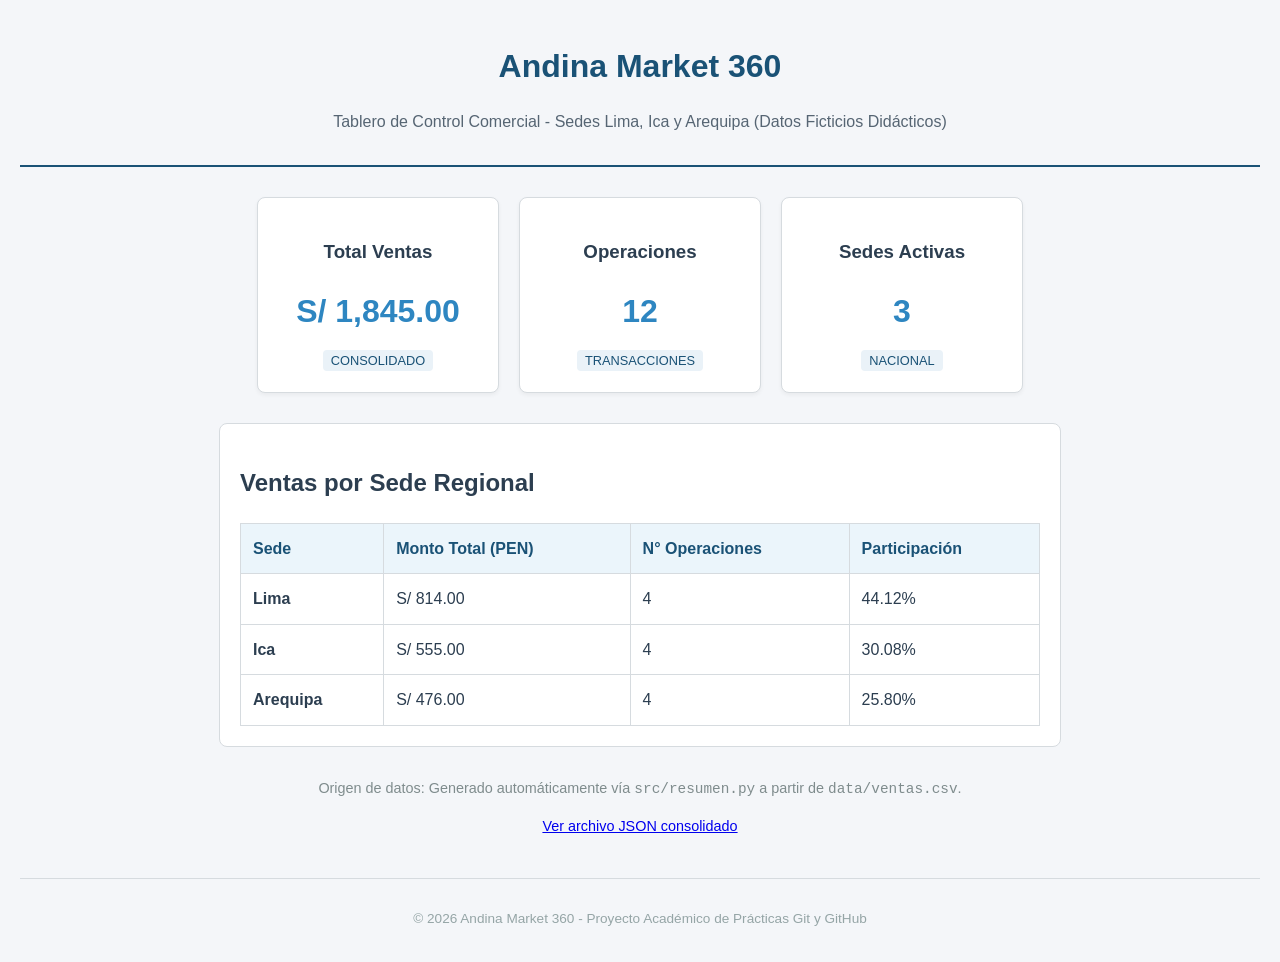
==== docs/index.html @ 76304210 "chore: iniciar caso Andina Market" ====
<!DOCTYPE html>
<html lang="es">
<head>
  <meta charset="UTF-8">
  <meta name="viewport" content="width=device-width, initial-scale=1.0">
  <title>Andina Market 360 - Dashboard de Ventas</title>
  <link rel="stylesheet" href="style.css">
</head>
<body>
  <header>
    <h1>Andina Market 360</h1>
    <p class="subtitle">Tablero de Control Comercial - Sedes Lima, Ica y Arequipa (Datos Ficticios Didácticos)</p>
  </header>

  <main>
    <section class="kpi-container">
      <div class="card kpi-card">
        <h3>Total Ventas</h3>
        <p class="kpi-value" id="total-ventas">S/ 1,845.00</p>
        <span class="badge">Consolidado</span>
      </div>
      <div class="card kpi-card">
        <h3>Operaciones</h3>
        <p class="kpi-value" id="total-operaciones">12</p>
        <span class="badge">Transacciones</span>
      </div>
      <div class="card kpi-card">
        <h3>Sedes Activas</h3>
        <p class="kpi-value">3</p>
        <span class="badge">Nacional</span>
      </div>
    </section>

    <section class="sedes-section">
      <h2>Ventas por Sede Regional</h2>
      <table class="tabla-sedes">
        <thead>
          <tr>
            <th>Sede</th>
            <th>Monto Total (PEN)</th>
            <th>N° Operaciones</th>
            <th>Participación</th>
          </tr>
        </thead>
        <tbody>
          <tr>
            <td><strong>Lima</strong></td>
            <td>S/ 814.00</td>
            <td>4</td>
            <td>44.12%</td>
          </tr>
          <tr>
            <td><strong>Ica</strong></td>
            <td>S/ 555.00</td>
            <td>4</td>
            <td>30.08%</td>
          </tr>
          <tr>
            <td><strong>Arequipa</strong></td>
            <td>S/ 476.00</td>
            <td>4</td>
            <td>25.80%</td>
          </tr>
        </tbody>
      </table>
    </section>

    <section class="datos-meta">
      <p>Origen de datos: Generado automáticamente vía <code>src/resumen.py</code> a partir de <code>data/ventas.csv</code>.</p>
      <p><a href="./data/resumen.json" target="_blank">Ver archivo JSON consolidado</a></p>
    </section>
  </main>

  <footer>
    <p>&copy; 2026 Andina Market 360 - Proyecto Académico de Prácticas Git y GitHub</p>
  </footer>
</body>
</html>
---- docs/style.css ----
:root {
  --primary-color: #1a5276;
  --secondary-color: #2e86c1;
  --bg-color: #f4f6f9;
  --card-bg: #ffffff;
  --text-color: #2c3e50;
  --border-color: #d6dbdf;
}

body {
  font-family: -apple-system, BlinkMacSystemFont, "Segoe UI", Roboto, Helvetica, Arial, sans-serif;
  background-color: var(--bg-color);
  color: var(--text-color);
  margin: 0;
  padding: 20px;
  line-height: 1.6;
}

header {
  text-align: center;
  margin-bottom: 30px;
  border-bottom: 2px solid var(--primary-color);
  padding-bottom: 15px;
}

header h1 {
  color: var(--primary-color);
  margin-bottom: 5px;
}

.subtitle {
  color: #566573;
  font-size: 1rem;
}

.kpi-container {
  display: flex;
  justify-content: center;
  gap: 20px;
  flex-wrap: wrap;
  margin-bottom: 30px;
}

.kpi-card {
  background: var(--card-bg);
  border: 1px solid var(--border-color);
  border-radius: 8px;
  padding: 20px;
  min-width: 200px;
  text-align: center;
  box-shadow: 0 2px 4px rgba(0,0,0,0.05);
}

.kpi-value {
  font-size: 2rem;
  font-weight: bold;
  color: var(--secondary-color);
  margin: 10px 0;
}

.badge {
  background: #eaf2f8;
  color: var(--primary-color);
  padding: 3px 8px;
  border-radius: 4px;
  font-size: 0.8rem;
  text-transform: uppercase;
}

.sedes-section {
  max-width: 800px;
  margin: 0 auto 30px auto;
  background: var(--card-bg);
  padding: 20px;
  border-radius: 8px;
  border: 1px solid var(--border-color);
}

.tabla-sedes {
  width: 100%;
  border-collapse: collapse;
  margin-top: 15px;
}

.tabla-sedes th, .tabla-sedes td {
  border: 1px solid var(--border-color);
  padding: 12px;
  text-align: left;
}

.tabla-sedes th {
  background-color: #ebf5fb;
  color: var(--primary-color);
}

.datos-meta {
  max-width: 800px;
  margin: 0 auto;
  font-size: 0.9rem;
  color: #7f8c8d;
  text-align: center;
}

footer {
  text-align: center;
  margin-top: 40px;
  padding-top: 15px;
  border-top: 1px solid var(--border-color);
  font-size: 0.85rem;
  color: #95a5a6;
}
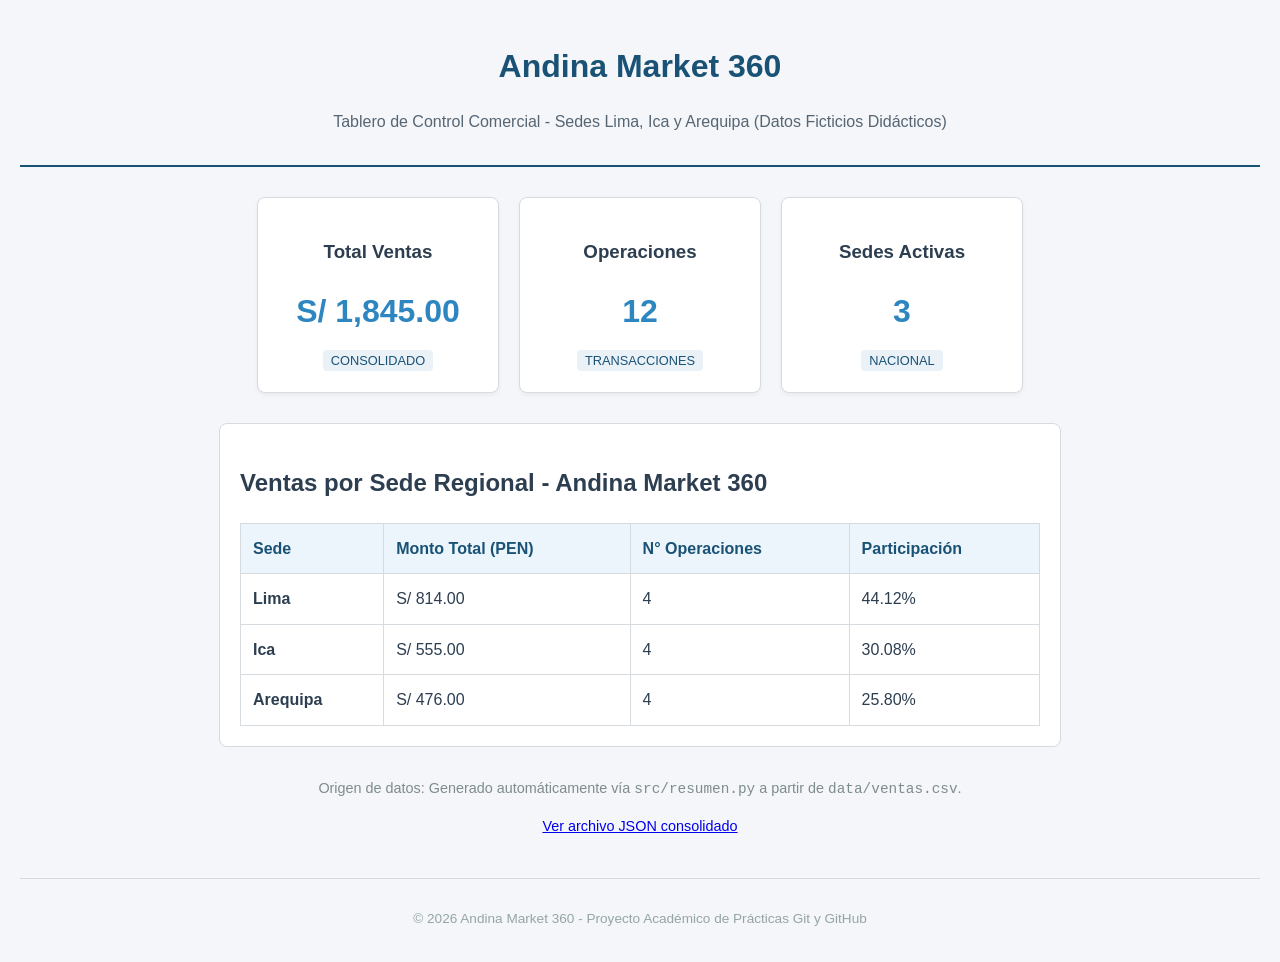
==== commit 12435558: "feat: nombrar tablero de sedes" ====
--- a/docs/index.html
+++ b/docs/index.html
@@ -32,7 +32,7 @@
     </section>
 
     <section class="sedes-section">
-      <h2>Ventas por Sede Regional</h2>
+      <h2>Ventas por Sede Regional - Andina Market 360</h2>
       <table class="tabla-sedes">
         <thead>
           <tr>
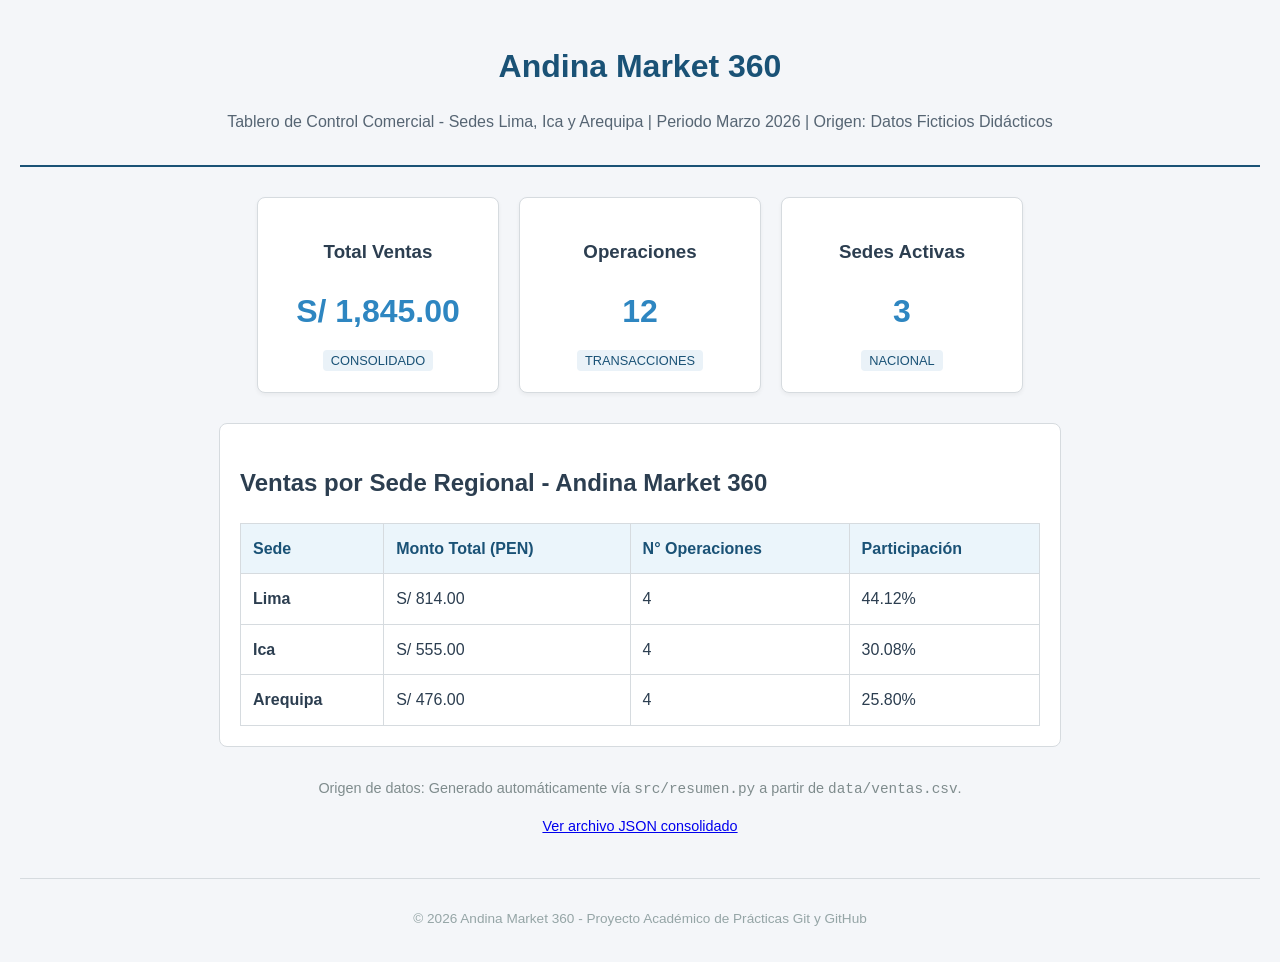
==== commit 44394203: "docs: indicar periodo Marzo 2026 en tablero" ====
--- a/docs/index.html
+++ b/docs/index.html
@@ -9,7 +9,7 @@
 <body>
   <header>
     <h1>Andina Market 360</h1>
-    <p class="subtitle">Tablero de Control Comercial - Sedes Lima, Ica y Arequipa (Datos Ficticios Didácticos)</p>
+    <p class="subtitle">Tablero de Control Comercial - Sedes Lima, Ica y Arequipa | Periodo Marzo 2026 | Origen: Datos Ficticios Didácticos</p>
   </header>
 
   <main>
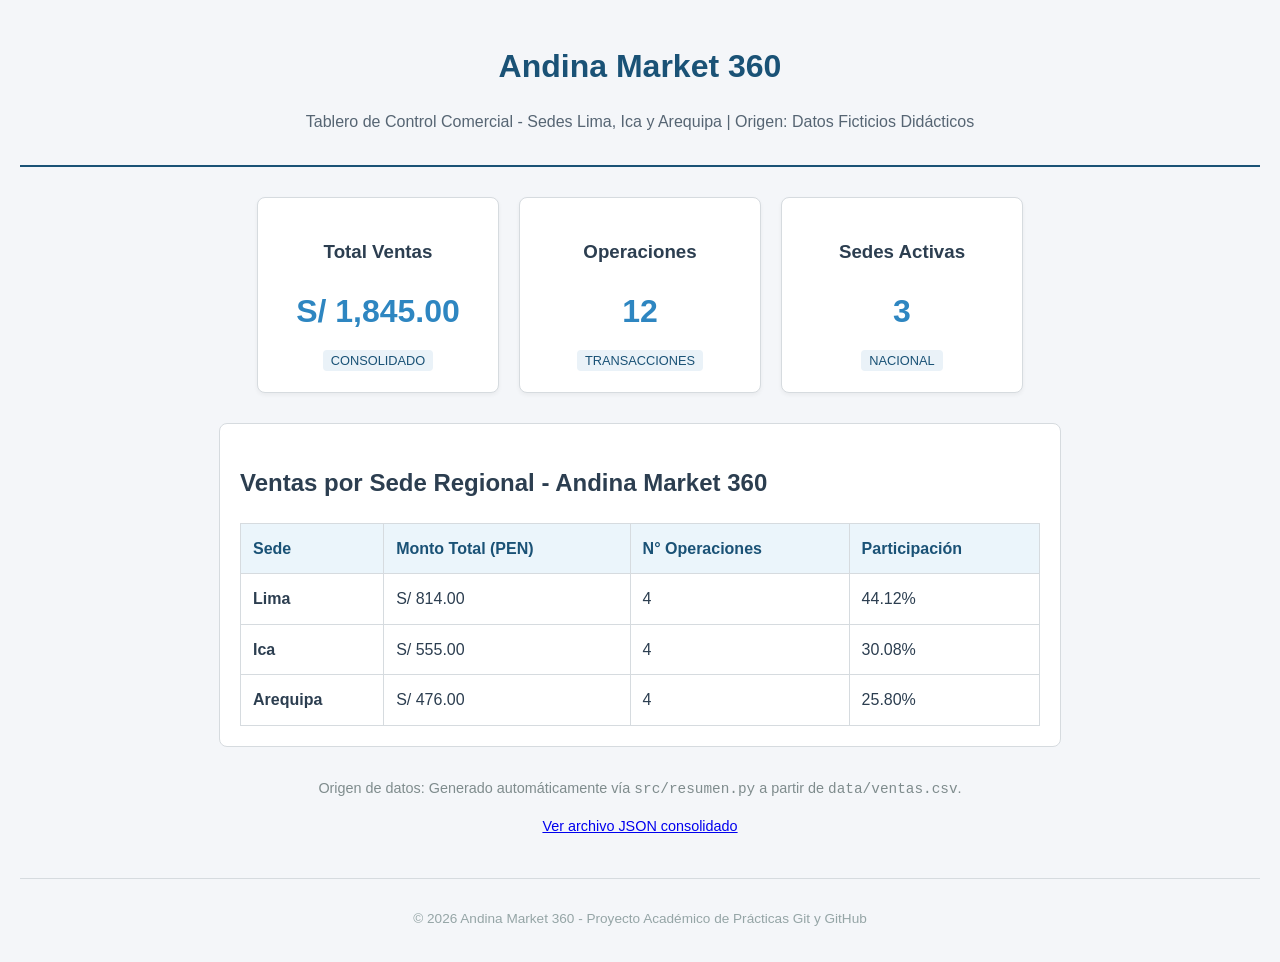
==== commit eb8267d9: "feat: agregar subtitulo de sedes y origen ficticio" ====
--- a/docs/index.html
+++ b/docs/index.html
@@ -9,7 +9,7 @@
 <body>
   <header>
     <h1>Andina Market 360</h1>
-    <p class="subtitle">Tablero de Control Comercial - Sedes Lima, Ica y Arequipa | Periodo Marzo 2026 | Origen: Datos Ficticios Didácticos</p>
+    <p class="subtitle">Tablero de Control Comercial - Sedes Lima, Ica y Arequipa | Origen: Datos Ficticios Didácticos</p>
   </header>
 
   <main>
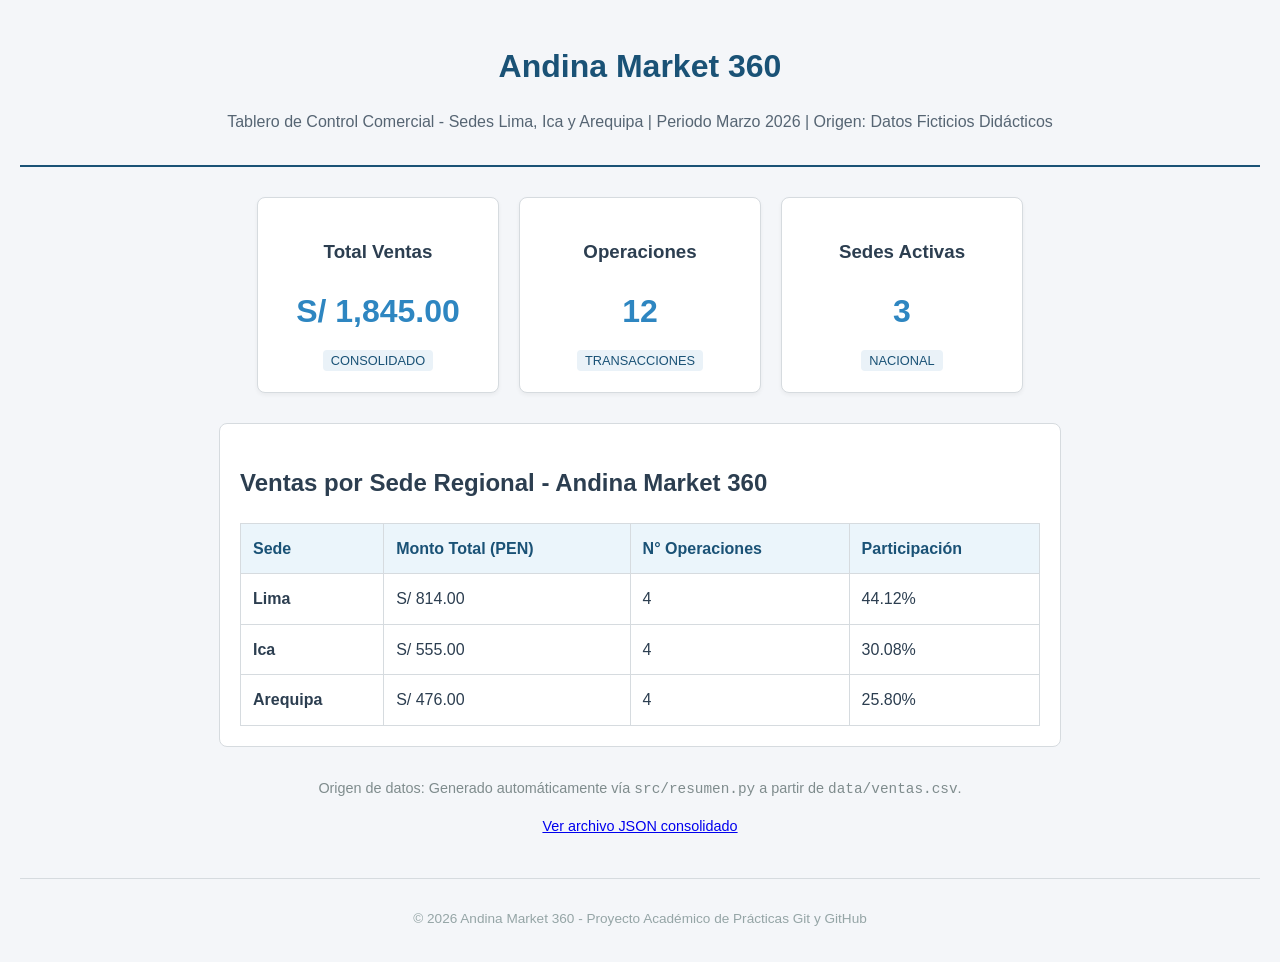
==== commit 8d4a7491: "merge: integrar PR feature/ficha-sedes" ====
--- a/docs/index.html
+++ b/docs/index.html
@@ -9,7 +9,7 @@
 <body>
   <header>
     <h1>Andina Market 360</h1>
-    <p class="subtitle">Tablero de Control Comercial - Sedes Lima, Ica y Arequipa | Origen: Datos Ficticios Didácticos</p>
+    <p class="subtitle">Tablero de Control Comercial - Sedes Lima, Ica y Arequipa | Periodo Marzo 2026 | Origen: Datos Ficticios Didácticos</p>
   </header>
 
   <main>
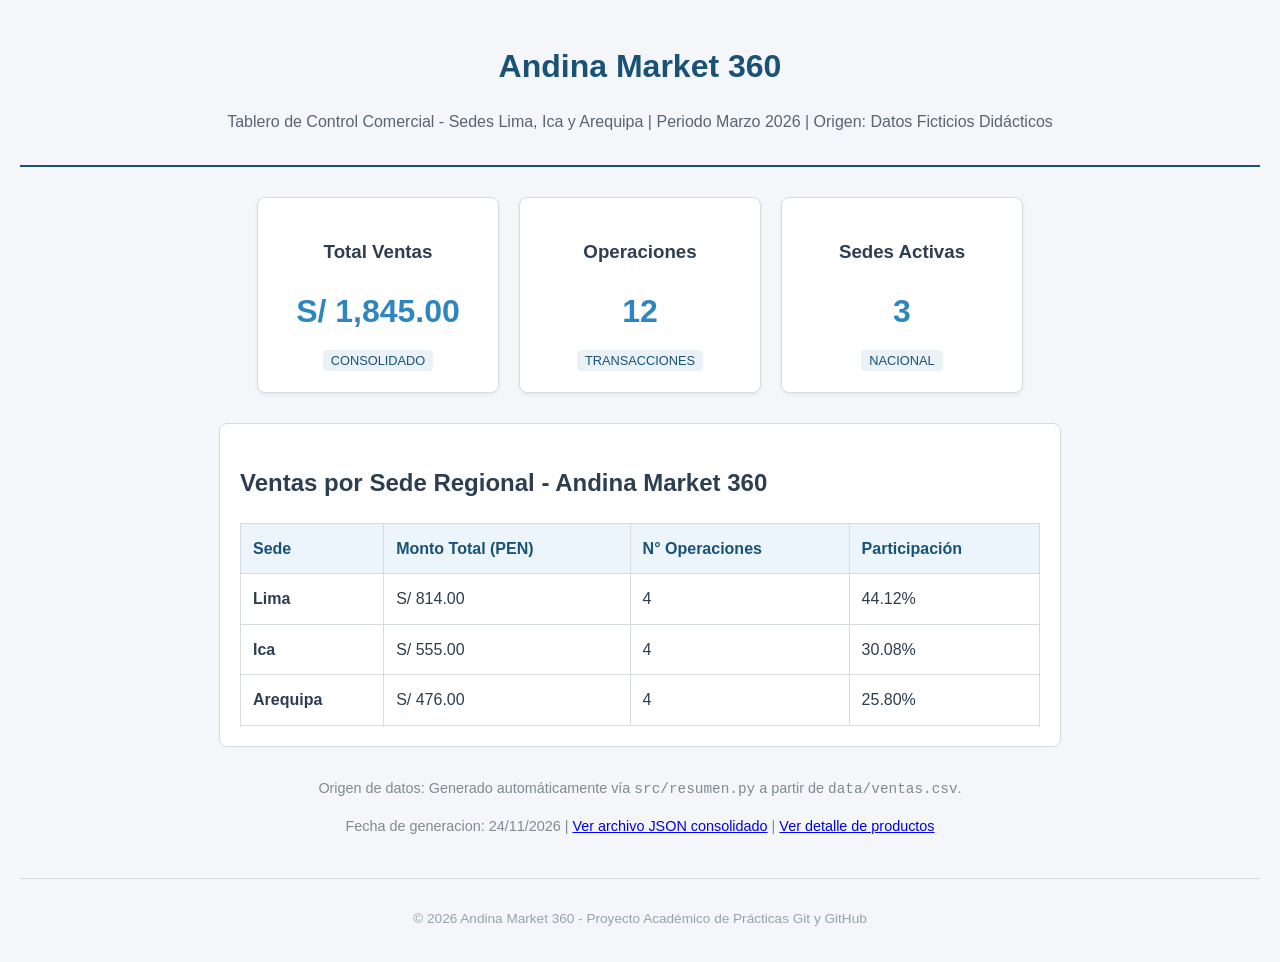
==== commit 6ec106cf: "feat: agregar pagina productos.html y nota de generacion en dashboard" ====
--- a/docs/index.html
+++ b/docs/index.html
@@ -67,7 +67,7 @@
 
     <section class="datos-meta">
       <p>Origen de datos: Generado automáticamente vía <code>src/resumen.py</code> a partir de <code>data/ventas.csv</code>.</p>
-      <p><a href="./data/resumen.json" target="_blank">Ver archivo JSON consolidado</a></p>
+      <p>Fecha de generacion: 24/11/2026 | <a href="./data/resumen.json" target="_blank">Ver archivo JSON consolidado</a> | <a href="./productos.html">Ver detalle de productos</a></p>
     </section>
   </main>
 
